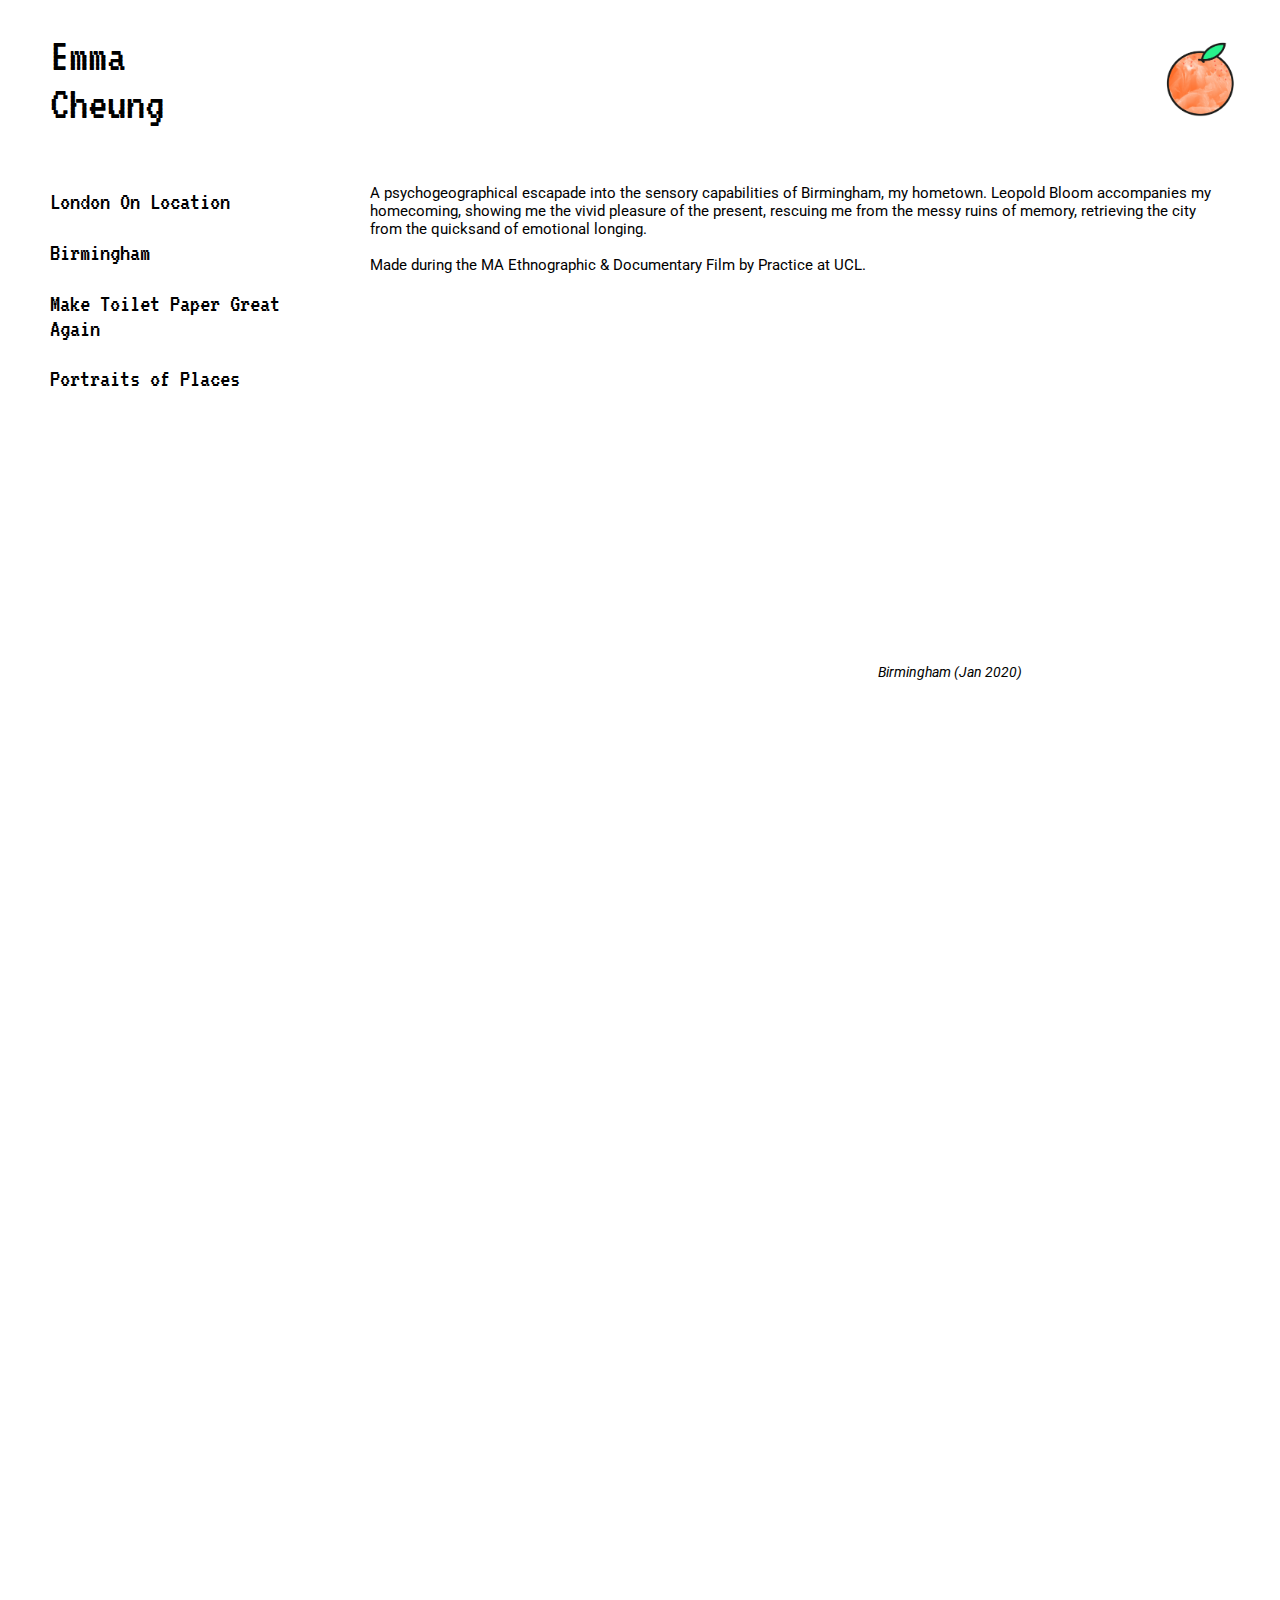
==== birmingham.html @ a59fc483 "Add files via upload" ====
<!DOCTYPE html>
<html lang="en">
<head>
    <meta charset="UTF-8">
    <meta name="viewport" content="width=device-width, initial-scale=1.0">
    <meta http-equiv="X-UA-Compatible" content="ie=edge">
    <link href="https://vjs.zencdn.net/7.6.6/video-js.css" rel="stylesheet" />
    <script src="https://vjs.zencdn.net/ie8/1.1.2/videojs-ie8.min.js"></script>
    <link href="https://fonts.googleapis.com/css?family=VT323&display=swap" rel="stylesheet">
    <link href="https://fonts.googleapis.com/css?family=Roboto&display=swap" rel="stylesheet">
    <link href="style.css" rel="stylesheet" type="text/css">
    <link rel="icon" type="image/png" href="./images/smile.png">
    <script src="https://ajax.googleapis.com/ajax/libs/jquery/3.4.1/jquery.min.js"></script>
    <title>Watching Me Watching You</title>
</head>
<body>
    <div class="container">
        <div class="header">
            <a href="index.html">
                <h1>Emma <br/> Cheung</h1>
            </a>
        </div>

        <div class="home">
            <a href="https://emmacheung.co.uk/">
                <img src="./images/orange.png" class="orange"/>
            </a>
        </div>

        <div class="nav">
            <a href="location.html">
                <p>London On Location</p>
            </a>
            <a href="birmingham.html">
                <p>Birmingham</p>
            </a>
            <a href="mtga.html">
                <p>Make Toilet Paper Great Again</p>
            </a>
            <a href="portraits.html">
                <p>Portraits of Places</p>
            </a>
        </div>

        <div class="child-video">
            <p3 class="title">
                A psychogeographical escapade into the sensory capabilities of Birmingham, my hometown. Leopold Bloom accompanies my homecoming, showing
                me the vivid pleasure of the present, rescuing me from the messy ruins of memory, retrieving the city from the quicksand of emotional longing.
                <br/> <br/> Made during the MA Ethnographic & Documentary Film by Practice at UCL. <br/> 
            </p3>
            <iframe 
                class="film1"
                width="640" 
                height="360" 
                src="https://www.youtube.com/embed/ny_StVhmmes" 
                frameborder="0" 
                allow="accelerometer; autoplay; encrypted-media; gyroscope; picture-in-picture" 
                allowfullscreen>
            </iframe>
            <p2 class="desc1">Birmingham (Jan 2020)</p2> <br/> <br/> <br/>
        </div>

    </div>

    <script src="https://vjs.zencdn.net/7.6.6/video.js"></script>

</body>
</html>
---- style.css ----
@media only screen and (min-width:935px) {

    body {
        margin: 0;
        padding: 0;
        background: white;
        overflow: hidden;
    }
    
    .container {
        display: grid;
        grid-template-columns: 1fr 3fr;
        grid-template-rows: 0.5fr 10fr;
    }
    
    .home {
        grid-column-start: 2;
        grid-row-start: 1;
        justify-self: end;
    }
    
    .orange {
        max-width: 80px;
        height: auto;
        padding: 40px;
    }
    
    .header {
        padding-left: 50px;
    }
    
    h1 {
        font-family: VT323, monospace;
        font-size: 3rem;
        font-weight: normal;
    }
    
    a {
        text-decoration: none;
        color: #000
    }
    a:hover {
        color: #ff6544;
        transition: .3s
    }
    
    p {
        font-family: VT323, monospace;
        font-size: 1.6rem;
        font-weight: normal;
    }
    
    .nav {
        grid-column-start: 1;
        grid-row-start: 2;
        padding-left: 50px;
    }

    .home-video {
        grid-column-start: 2;
        grid-row-start: 2;
    }
    
    .child-video {
        grid-column-start: 2;
        grid-row-start: 2;
        display: grid;
        grid-template-rows: 0.1fr 0.001fr 0.08fr 0.001fr 0.08fr;
    }

    p3 {
        font-family: 'Roboto', sans-serif;
        font-size: 0.95rem;
        justify-self: center;
        padding-left: 50px;
        padding-right: 50px;
        padding-bottom: 20px;
    }
    
    p2 {
        font-family: 'Roboto', sans-serif;
        font-size: 0.9rem;
        font-style: italic;
        padding-top: 10px;;
        padding-left: 300px;
        justify-self: center;
    }

    /*home*/

    .image {
        max-width: 1200px;
        padding-left: 30px;
    }

    /*child*/

    .title {
        grid-row-start: 1;
        padding-top: 20px;
    }

    .film1 {
        grid-row-start: 2;
        justify-self: center;
        align-self: center;
    }

    .desc1 {
        grid-row-start: 3;
    }

    .film2 {
        grid-row-start: 4;
        justify-self: center;
        align-self: center;
    }

    .desc2 {
        grid-row-start: 5;
    }

}

@media only screen and (max-width:935px) {

    body {
        margin: 0;
        padding: 0;
        background: white;
    }
    
    .container {
        display: grid;
        grid-template-columns: 1fr;
        grid-template-rows: 0.2fr 0.3fr 0.1fr 2fr;
    }
    
    .home {
        grid-row-start: 3;
        justify-self: center;
        padding-bottom: 20px;
    }
    
    .orange {
        max-width: 80px;
        height: auto;
    }
    
    .header {
        grid-row-start: 1;
        justify-self: center;
        text-align: center;
    }
    
    h1 {
        font-family: VT323, monospace;
        font-size: 3rem;
        font-weight: normal;
    }
    
    a {
        text-decoration: none;
        color: #000
    }
    a:hover {
        color: #ff6544;
        transition: .3s
    }
    
    p {
        font-family: VT323, monospace;
        font-size: 1.4rem;
        font-weight: normal;
        text-align: center;
    }
    
    .nav {
        grid-column-start: 1;
        grid-row-start: 2;
        justify-self: center;
    }

    .home-video {
        grid-row-start: 4;
    }
    
    .child-video {
        grid-row-start: 4;
        display: grid;
        grid-template-rows: 0.3fr 0.001fr 0.2fr 0.001fr 0.2fr;
    }

    p3 {
        font-family: 'Roboto', sans-serif;
        font-size: 0.9rem;
        justify-self: center;
        padding-left: 50px;
        padding-right: 50px;
        padding-bottom: 20px;
        font-weight: bold;
        text-align: justify;
    }
    
    p2 {
        font-family: 'Roboto', sans-serif;
        font-size: 0.9rem;
        font-style: italic;
        padding-top: 10px;;
        justify-self: center;
    }

    /*home*/

    .image {
        display: none;
    }

    /*child*/

    .title {
        grid-row-start: 1;
        padding-top: 20px;
        align-self: center;
    }

    .film1 {
        grid-row-start: 2;
        justify-self: center;
        align-self: center;
	    width: 100%;
	    height: 100%;
    }

    .desc1 {
        grid-row-start: 3;
    }

    .film2 {
        grid-row-start: 4;
        justify-self: center;
        align-self: center;
        width: 100%;
	    height: 100%;
    }

    .desc2 {
        grid-row-start: 5;
    }

    .footer {
        grid-row-start: 6;
    }

}
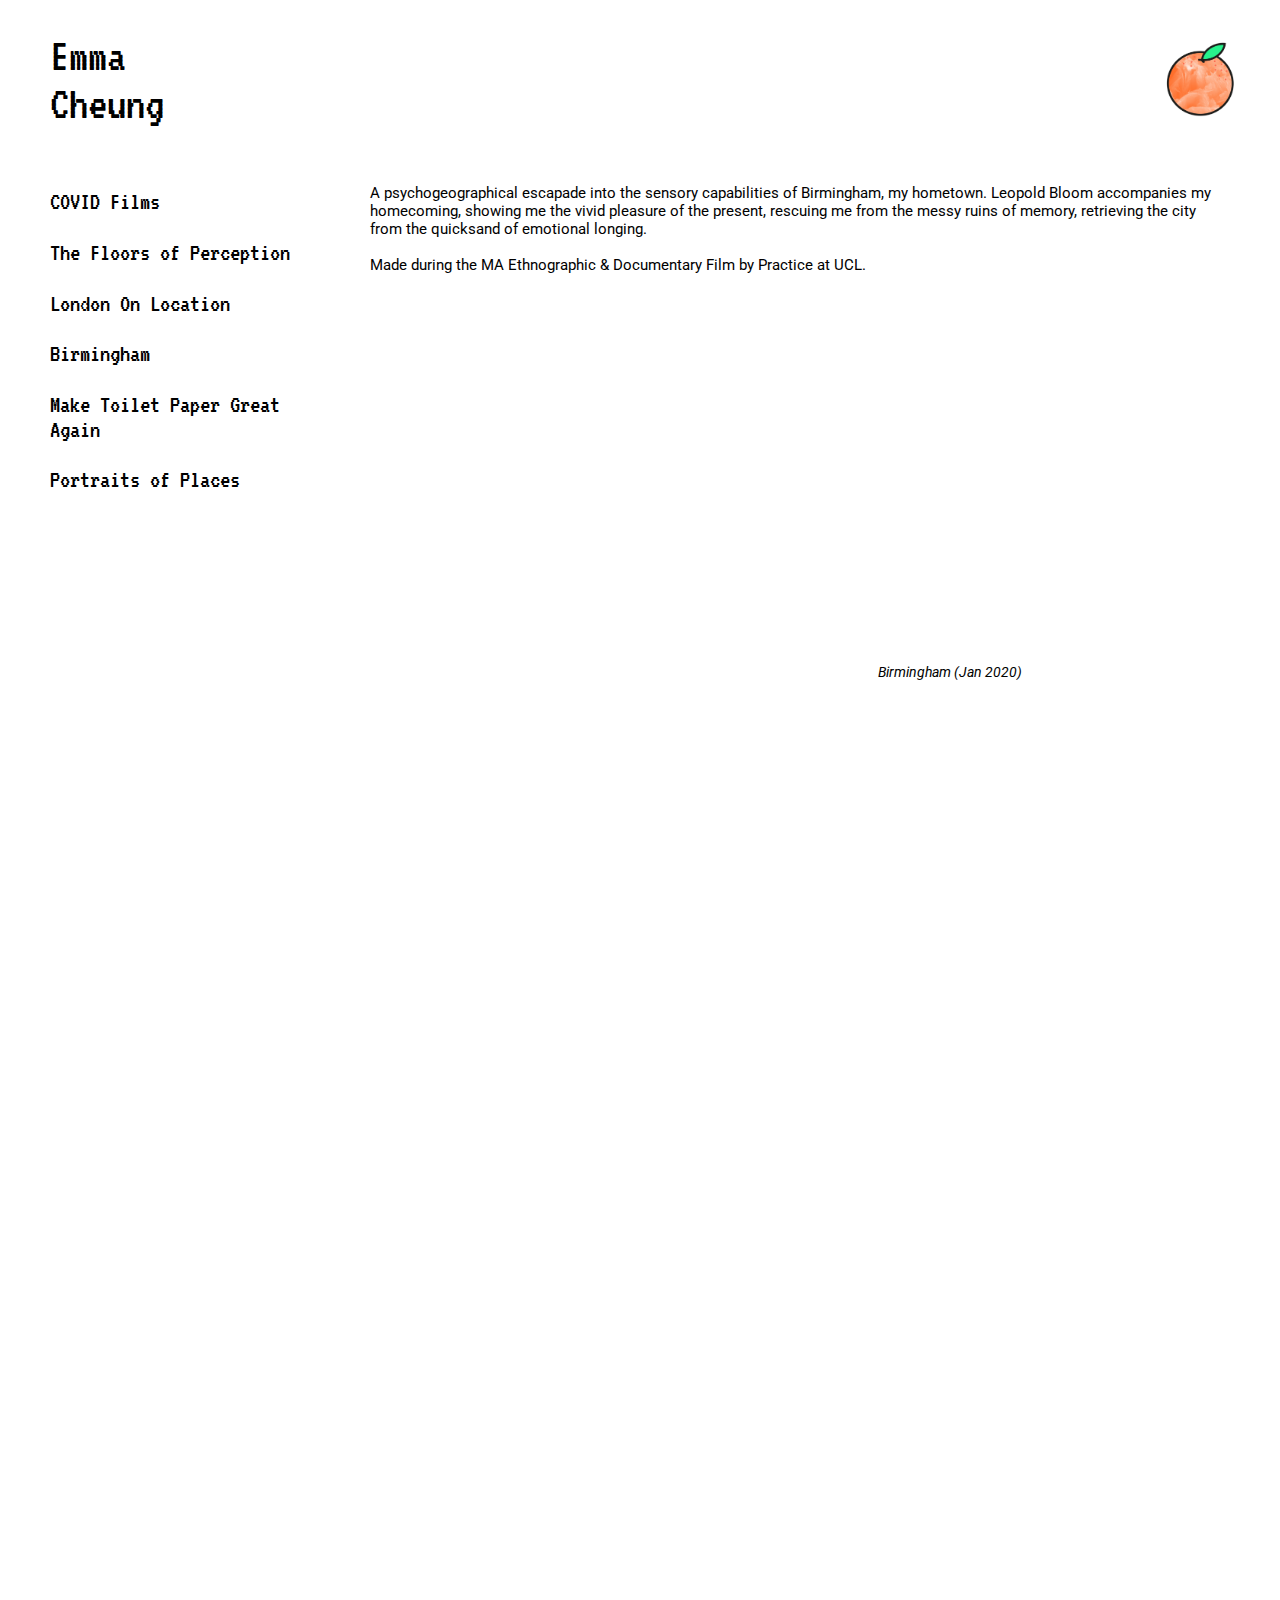
==== commit b0dda3ac: "Update birmingham.html" ====
--- a/birmingham.html
+++ b/birmingham.html
@@ -28,6 +28,12 @@
         </div>
 
         <div class="nav">
+            <a href="covid.html">
+                <p>COVID Films</p>
+            </a>
+            <a href="perception.html">
+                <p>The Floors of Perception</p>
+            </a>
             <a href="location.html">
                 <p>London On Location</p>
             </a>
@@ -65,4 +71,4 @@
     <script src="https://vjs.zencdn.net/7.6.6/video.js"></script>
 
 </body>
-</html>+</html>
--- a/style.css
+++ b/style.css
@@ -91,6 +91,7 @@
     .image {
         max-width: 1200px;
         padding-left: 30px;
+        padding-right: 150px;
     }
 
     /*child*/
@@ -252,4 +253,4 @@
         grid-row-start: 6;
     }
 
-}+}
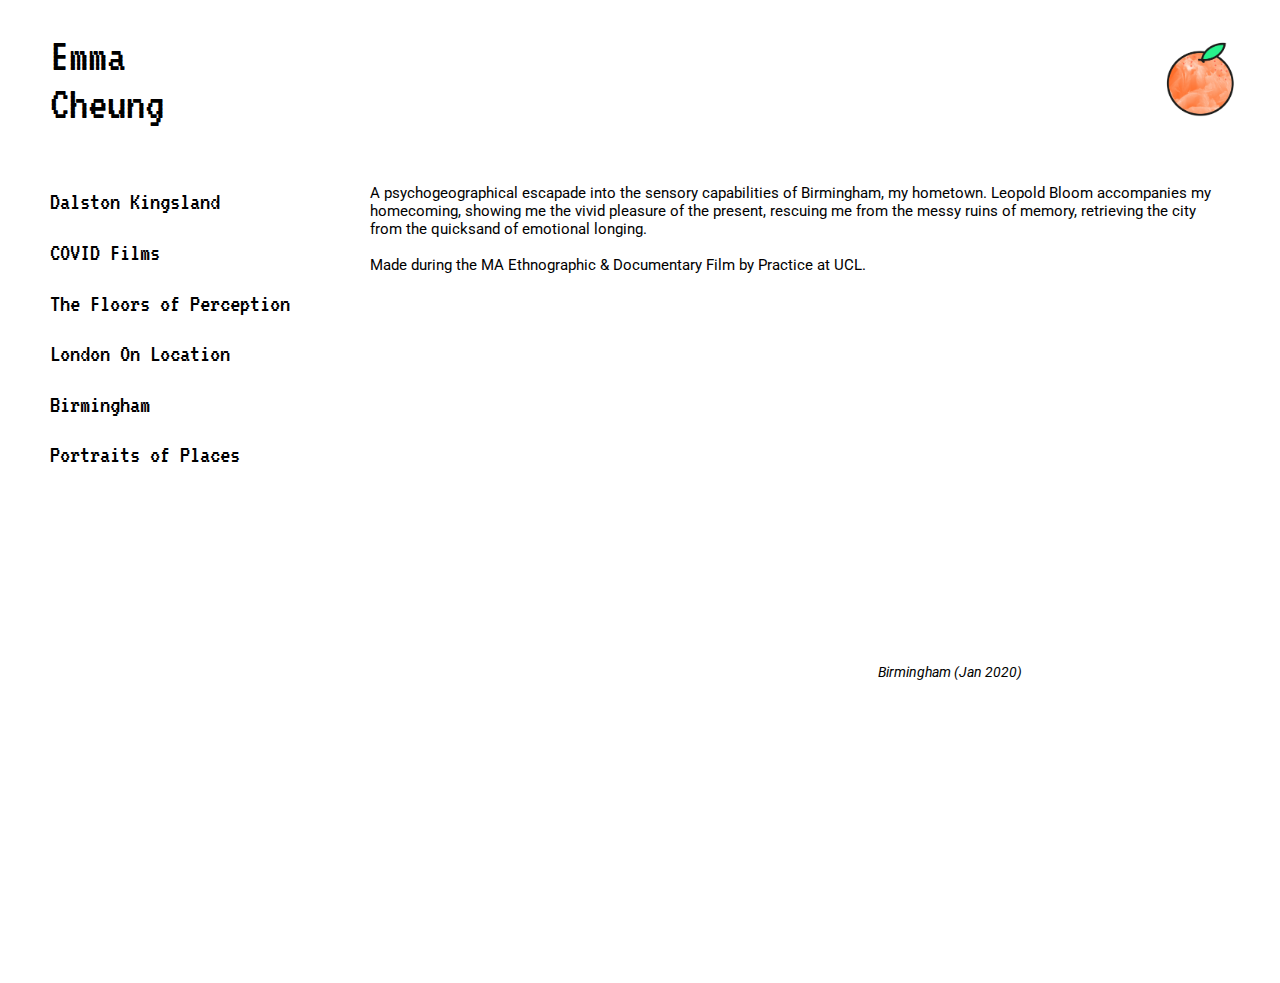
==== commit 7dbe1e83: "Update birmingham.html" ====
--- a/birmingham.html
+++ b/birmingham.html
@@ -28,6 +28,9 @@
         </div>
 
         <div class="nav">
+            <a href="dalston.html">
+                <p>Dalston Kingsland</p>
+            </a>
             <a href="covid.html">
                 <p>COVID Films</p>
             </a>
@@ -39,9 +42,6 @@
             </a>
             <a href="birmingham.html">
                 <p>Birmingham</p>
-            </a>
-            <a href="mtga.html">
-                <p>Make Toilet Paper Great Again</p>
             </a>
             <a href="portraits.html">
                 <p>Portraits of Places</p>
--- a/style.css
+++ b/style.css
@@ -10,7 +10,7 @@
     .container {
         display: grid;
         grid-template-columns: 1fr 3fr;
-        grid-template-rows: 0.5fr 10fr;
+        grid-template-rows: 0.5fr 5fr;
     }
     
     .home {
@@ -89,9 +89,10 @@
     /*home*/
 
     .image {
-        max-width: 1200px;
-        padding-left: 30px;
-        padding-right: 150px;
+        max-width: 60vw;
+        padding-right: 80px;
+        padding-left: 25px;
+        padding-bottom: 100px;
     }
 
     /*child*/
@@ -109,6 +110,7 @@
 
     .desc1 {
         grid-row-start: 3;
+        padding-bottom: 20px;
     }
 
     .film2 {
@@ -229,23 +231,26 @@
         grid-row-start: 2;
         justify-self: center;
         align-self: center;
-	    width: 100%;
-	    height: 100%;
+        width: 90%;
+        height: 42%;
     }
 
     .desc1 {
+        padding-top: 30px;
         grid-row-start: 3;
+        padding-bottom: 30px;
     }
 
     .film2 {
         grid-row-start: 4;
         justify-self: center;
         align-self: center;
-        width: 100%;
-	    height: 100%;
+        width: 90%;
+        height: 42%;
     }
 
     .desc2 {
+        padding-top: 30px;
         grid-row-start: 5;
     }
 
